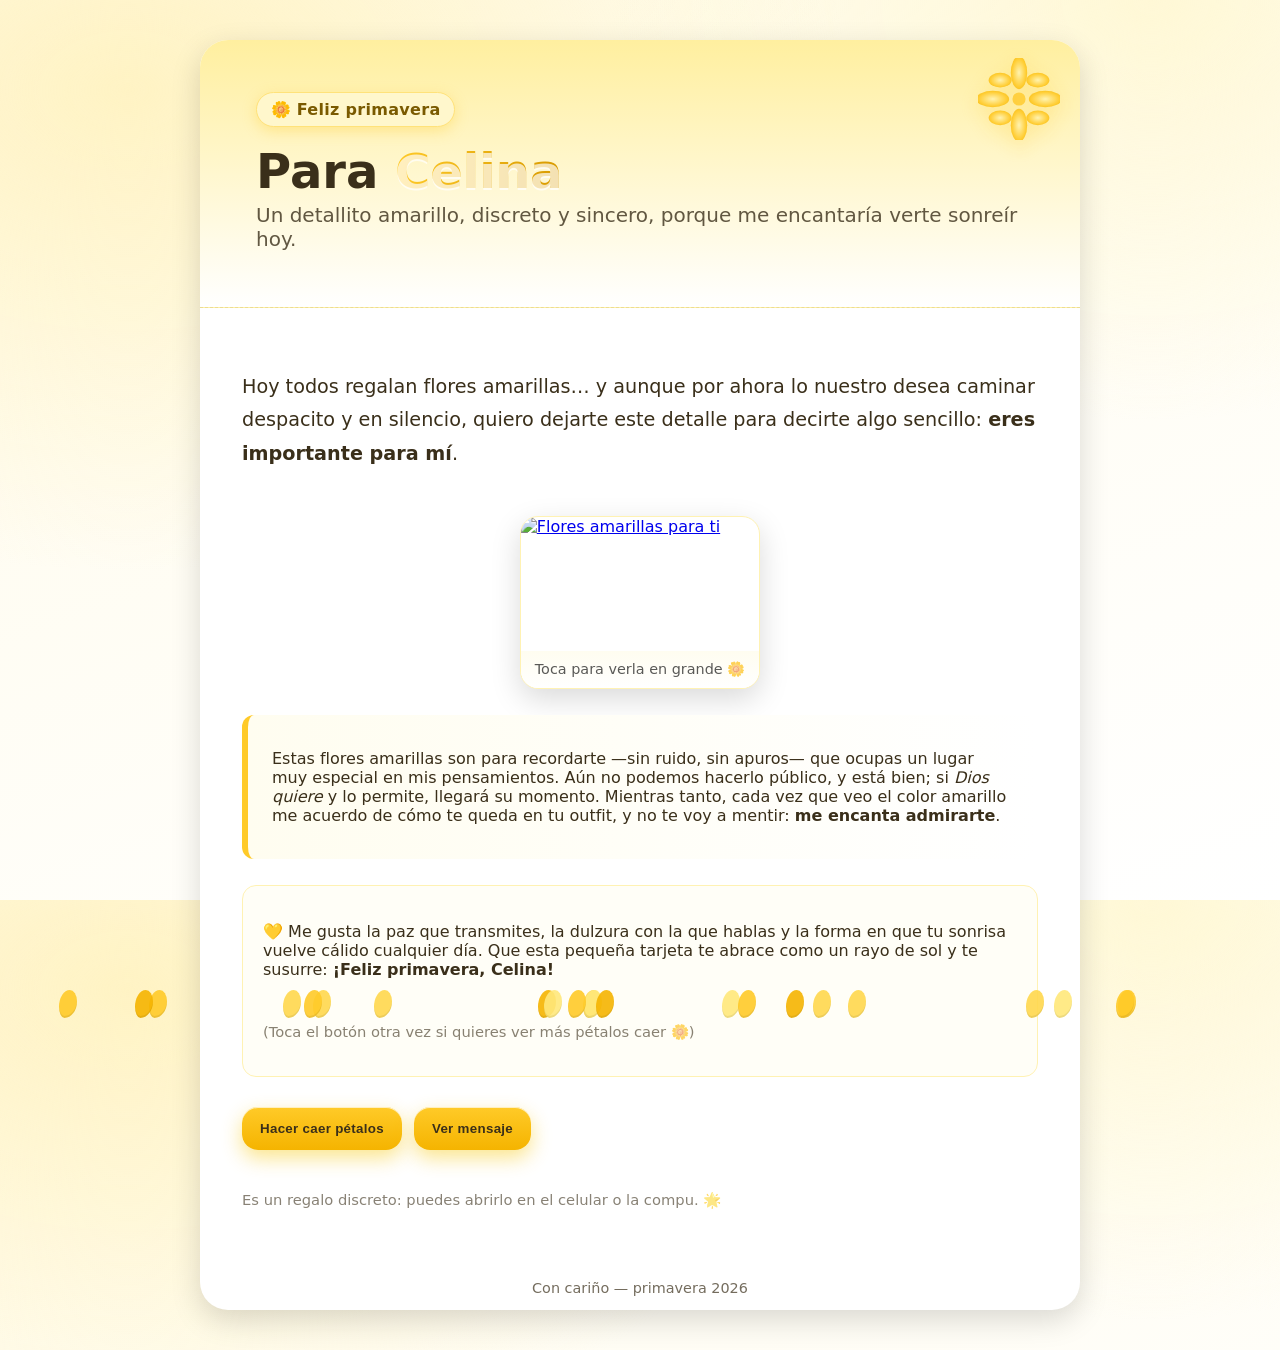
==== index.html @ 8f46edca "Update and rename celi.html to index.html" ====
<!DOCTYPE html>
<html lang="es">
<head>
  <meta charset="utf-8" />
  <meta name="viewport" content="width=device-width, initial-scale=1" />
  <title>Feliz Primavera, Celina 🌼</title>
  <meta name="description" content="Una tarjetita romántica con flores amarillas para Celina." />
  <style>
    :root{
      --bg-1:#fffbea;  /* crema */
      --bg-2:#fff3c4;  /* amarillo pastel */
      --y-100:#fff8d6;
      --y-200:#ffe87a;
      --y-300:#ffd84d;
      --y-400:#ffca28; /* tono principal */
      --y-500:#f5b400;
      --y-600:#d89a00;
      --text:#3a2f1a;
      --accent:#ffef9f;
      --shadow:0 10px 30px rgba(0,0,0,.15);
    }

    *{box-sizing:border-box}
    html,body{height:100%}
    body{
      margin:0;
      font-family: system-ui, -apple-system, "Segoe UI", Roboto, "Helvetica Neue", Arial, "Noto Sans", "Apple Color Emoji", "Segoe UI Emoji";
      color:var(--text);
      background:
        radial-gradient(1200px 800px at 10% 10%, var(--bg-2), transparent 60%),
        radial-gradient(900px 700px at 90% 0%, var(--y-100), transparent 60%),
        linear-gradient(160deg, var(--bg-1), #ffffff);
      overflow-x:hidden;
    }

    .wrap{
      min-height:100dvh;
      display:flex;align-items:center;justify-content:center;
      padding: clamp(16px, 4vw, 40px);
      position:relative;
      isolation:isolate;
    }

    .card{
      width:min(880px, 100%);
      background:#fff;
      border-radius:28px;
      box-shadow:var(--shadow);
      overflow:hidden;
      position:relative;
    }

    .hero{
      position:relative;
      padding: clamp(28px, 6vw, 56px);
      background: linear-gradient(180deg, var(--accent), #fff);
      border-bottom: 1px dashed rgba(0,0,0,.08);
    }

    .badge{
      display:inline-flex;align-items:center;gap:.5rem;
      background:#fff7cc;
      color:#7a5a00;
      border:1px solid #ffe27a;
      padding:.45rem .85rem;
      border-radius:999px;
      font-weight:600;
      letter-spacing:.3px;
      box-shadow:0 4px 14px rgba(255,202,40,.35);
      transform: translateY(-4px);
      animation: floaty 4s ease-in-out infinite;
    }
    @keyframes floaty{ 0%,100%{transform:translateY(-4px)} 50%{transform:translateY(2px)} }

    h1{ margin:.8rem 0 0 0; font-size:clamp(1.8rem, 4vw, 3rem); line-height:1.15; }
    .celina{
      background:linear-gradient(90deg, var(--y-400), var(--y-600));
      -webkit-background-clip:text; background-clip:text; color:transparent;
      text-shadow:0 2px 0 rgba(255,255,255,.7);
    }
    .subtitle{ margin:.25rem 0 0 0; opacity:.8; font-size:clamp(1rem, 2.4vw, 1.25rem); }

    .content{ padding:clamp(22px, 5vw, 42px); display:grid; gap:clamp(18px,2.6vw,26px); }
    .note{ font-size:clamp(1.05rem,2.2vw,1.2rem); line-height:1.75; }

    /* Imagen reducida en la tarjeta */
    .photo{ max-width:min(560px, 100%); margin:0 auto; border-radius:18px; overflow:hidden; box-shadow: var(--shadow); border:1px solid #fff2b3; background:#fff }
    .photo img{ display:block; width:100%; height:auto; object-fit:cover; aspect-ratio:16/9 }
    .photo figcaption{ padding:10px 14px; font-size:.9rem; background:linear-gradient(180deg,#fffdf0,#ffffff); color:rgba(0,0,0,.65) }

    .quote{
      position:relative;
      padding: clamp(14px, 2.2vw, 18px) clamp(18px, 2.8vw, 24px);
      border-left:6px solid var(--y-400);
      background:linear-gradient(90deg,#fffdf0,#ffffff);
      border-radius:12px;
    }

    .actions{display:flex;flex-wrap:wrap;gap:12px;margin-top:4px}
    .btn{
      -webkit-tap-highlight-color: transparent;
      cursor:pointer; border:none; border-radius:16px; padding:14px 18px;
      font-weight:700; letter-spacing:.3px;
      background:linear-gradient(180deg,var(--y-400),var(--y-500));
      color:#3a2f1a;
      box-shadow:0 8px 20px rgba(246,198,0,.45), inset 0 1px 0 rgba(255,255,255,.7);
      transition:.25s transform, .25s box-shadow, .25s filter;
    }
    .btn:hover{ transform:translateY(-2px); box-shadow:0 12px 26px rgba(246,198,0,.55) }
    .btn:active{ transform:translateY(0); filter:saturate(1.2) }

    .hint{opacity:.6; font-size:.92rem}

    /* Flor giratoria decorativa */
    .flower{
      position:absolute; right:clamp(8px,2vw,20px); top:clamp(8px,2vw,18px);
      width:clamp(52px,9vw,82px); aspect-ratio:1/1;
      animation: spin 14s linear infinite; opacity:.9;
      filter: drop-shadow(0 6px 10px rgba(255,202,40,.35)); pointer-events:none;
    }
    @keyframes spin{ to{ transform:rotate(360deg) } }

    /* Pétalos cayendo */
    .petal{
      position:fixed; top:-10vh; left:0; width:clamp(10px,2.8vw,18px); height:clamp(16px,4vw,28px);
      background:var(--y-400);
      border-radius:60% 40% 70% 30% / 60% 40% 60% 40%;
      box-shadow: inset 0 -2px 0 rgba(0,0,0,.08);
      opacity:.9; transform:rotate(0deg); animation:fall linear forwards; z-index:0;
    }
    @keyframes fall{ 0%{transform:translateY(-10vh) rotate(0)} 100%{transform:translateY(120vh) rotate(360deg)} }

    /* Mensaje oculto */
    .reveal{
      display:grid; gap:14px; place-items:start;
      background:#fffef7; border:1px solid #fff2b3; border-radius:14px; padding:clamp(14px,3vw,20px);
    }
    .heart{ display:inline-block; transform-origin:center; animation:beat 1.6s ease-in-out infinite }
    @keyframes beat{0%,100%{transform:scale(1)} 25%{transform:scale(1.08)} 50%{transform:scale(1.12)} 75%{transform:scale(1.08)}}

    .footer{ text-align:center; padding:14px; opacity:.7; font-size:.9rem }

    /* Modal / Lightbox */
    .lightbox{ position:fixed; inset:0; display:grid; place-items:center; background:rgba(0,0,0,.28); backdrop-filter:blur(2px); opacity:0; pointer-events:none; transition:opacity .25s ease; z-index:999; padding:20px }
    .lightbox.open{ opacity:1; pointer-events:auto }
    .lightbox .panel{ width:min(920px, 96vw); background:#fff; border-radius:22px; box-shadow:0 20px 50px rgba(0,0,0,.35); overflow:hidden; transform:scale(.96); transition:transform .25s ease }
    .lightbox.open .panel{ transform:scale(1) }
    .lightbox header{ display:flex; align-items:center; justify-content:space-between; gap:12px; padding:12px 16px; background:linear-gradient(180deg, var(--accent), #fff); border-bottom:1px dashed rgba(0,0,0,.08) }
    .lightbox header h3{ margin:0; font-size:1.05rem }
    .lightbox .close{ border:none; background:transparent; font-size:1.4rem; cursor:pointer; line-height:1 }
    .lightbox figure{ margin:0; background:#0001 }
    .lightbox img{ display:block; max-width:100%; max-height:80vh; margin:0 auto }
    .lightbox .lb-actions{ display:flex; align-items:center; justify-content:space-between; gap:8px; padding:10px 14px; font-size:.92rem; background:#fffef7; border-top:1px solid #fff2b3 }
    .lightbox .lb-actions a{ font-weight:600; color:#7a5a00; text-decoration:underline }

    @media (max-width:380px){
      .actions{flex-direction:column}
      .btn{width:100%; text-align:center}
    }
  </style>
</head>
<body>
  <div class="wrap" id="app">
    <div class="card">
      <div class="hero">
        <span class="badge">🌼 Feliz primavera</span>
        <h1>Para <span class="celina">Celina</span></h1>
        <p class="subtitle">Un detallito amarillo, discreto y sincero, porque me encantaría verte sonreír hoy.</p>

        <!-- Flor girando -->
        <svg class="flower" viewBox="0 0 100 100" aria-hidden="true" role="img">
          <defs>
            <radialGradient id="g" cx="50%" cy="50%" r="60%">
              <stop offset="0%"  stop-color="#fff3b0"/>
              <stop offset="70%" stop-color="#ffca28"/>
              <stop offset="100%" stop-color="#f5b400"/>
            </radialGradient>
          </defs>
          <circle cx="50" cy="50" r="8" fill="#ffcc33"/>
          <g fill="url(#g)">
            <ellipse cx="50" cy="18" rx="10" ry="20"/>
            <ellipse cx="50" cy="82" rx="10" ry="20"/>
            <ellipse cx="18" cy="50" rx="20" ry="10"/>
            <ellipse cx="82" cy="50" rx="20" ry="10"/>
            <ellipse cx="27" cy="27" rx="14" ry="9"/>
            <ellipse cx="73" cy="27" rx="14" ry="9"/>
            <ellipse cx="27" cy="73" rx="14" ry="9"/>
            <ellipse cx="73" cy="73" rx="14" ry="9"/>
          </g>
        </svg>
      </div>

      <div class="content">
        <p class="note">
          Hoy todos regalan flores amarillas… y aunque por ahora lo nuestro desea caminar despacito y en silencio, quiero dejarte este detalle para decirte algo sencillo: <strong>eres importante para mí</strong>.
        </p>

        <!-- Imagen externa (Drive + fallback) -->
        <figure class="photo">
          <a id="photoLink" href="#" rel="noopener">
            <img id="photoImg" src="" alt="Flores amarillas para ti" loading="lazy">
          </a>
          <figcaption>Toca para verla en grande 🌼</figcaption>
        </figure>

        <!-- Modal de imagen -->
        <div id="lightbox" class="lightbox" aria-hidden="true" hidden>
          <div class="panel" role="dialog" aria-label="Imagen ampliada">
            <header>
              <h3>Feliz primavera, Celina 🌼</h3>
              <button class="close" id="lbClose" aria-label="Cerrar">✕</button>
            </header>
            <figure>
              <img id="lbImg" src="" alt="Flores amarillas para ti (ampliada)">
            </figure>
            <div class="lb-actions">
              <span>Con cariño 💛</span>
              <a id="lbOpenDrive" href="#" target="_blank" rel="noopener">Abrir en Drive</a>
            </div>
          </div>
        </div>

        <div class="quote">
          <p>
            Estas flores amarillas son para recordarte —sin ruido, sin apuros— que ocupas un lugar muy especial en mis pensamientos.
            Aún no podemos hacerlo público, y está bien; si <em>Dios quiere</em> y lo permite, llegará su momento. Mientras tanto, cada vez que veo el color amarillo me acuerdo de cómo te queda en tu outfit, y no te voy a mentir: <strong>me encanta admirarte</strong>.
          </p>
        </div>

        <div class="reveal" id="reveal" hidden>
          <p>
            <span class="heart">💛</span>
            Me gusta la paz que transmites, la dulzura con la que hablas y la forma en que tu sonrisa vuelve cálido cualquier día.
            Que esta pequeña tarjeta te abrace como un rayo de sol y te susurre: <strong>¡Feliz primavera, Celina!</strong>
          </p>
          <p class="hint">(Toca el botón otra vez si quieres ver más pétalos caer 🌼)</p>
        </div>

        <div class="actions">
          <button class="btn" id="btnPetals">Hacer caer pétalos</button>
          <button class="btn" id="btnReveal">Ver mensaje</button>
        </div>

        <p class="hint">Es un regalo discreto: puedes abrirlo en el celular o la compu. 🌟</p>
      </div>

      <div class="footer">Con cariño — primavera <span id="year"></span></div>
    </div>
  </div>

  <script>
    // Año dinámico
    document.getElementById('year').textContent = new Date().getFullYear();

    // Pétalos
    const btnPetals = document.getElementById('btnPetals');
    function dropPetals(amount=24, duration=6000){
      for(let i=0;i<amount;i++){
        const p=document.createElement('div');
        p.className='petal';
        const startX = Math.random()*100;
        const rot = Math.random()*360;
        const delay = Math.random()*800;
        const scale = .8 + Math.random()*1.2;
        p.style.left = startX + 'vw';
        p.style.transform = `translateY(-10vh) rotate(${rot}deg) scale(${scale})`;
        const dur = duration + Math.random()*3000;
        p.style.animationDuration = dur + 'ms';
        p.style.animationDelay = delay + 'ms';
        const hues = ['#ffca28','#ffd84d','#ffe87a','#f5b400'];
        p.style.background = hues[Math.floor(Math.random()*hues.length)];
        document.body.appendChild(p);
        setTimeout(()=> p.remove(), dur + 1200);
      }
    }
    btnPetals.addEventListener('click', ()=> dropPetals());

    // Revelar mensaje
    const reveal = document.getElementById('reveal');
    const btnReveal = document.getElementById('btnReveal');
    let revealed = false;
    btnReveal.addEventListener('click', ()=>{
      revealed = !revealed;
      reveal.hidden = !revealed;
      btnReveal.textContent = revealed ? 'Ocultar mensaje' : 'Ver mensaje';
      if(revealed) dropPetals(36, 7000);
    });

    // Carga de imagen desde Drive con fallback
    (function(){
      // === Reemplaza SOLO este ID si usas otra imagen de Drive ===
      const DRIVE_ID = '1rvhmbkEVUePg2Bh1EG73cWOCMyh_wdWl';
      const photoImg = document.getElementById('photoImg');
      const photoLink = document.getElementById('photoLink');

      // Enlace para abrir el visor de Drive
      const driveViewer = `https://drive.google.com/file/d/${DRIVE_ID}/view?usp=sharing`;
      photoLink.href = '#'; // abrimos modal, no el viewer directo

      const candidates = [
        `https://drive.google.com/uc?export=view&id=${DRIVE_ID}`,
        `https://drive.google.com/uc?export=download&id=${DRIVE_ID}`,
        `https://drive.google.com/thumbnail?id=${DRIVE_ID}&sz=w2000`
      ];
      const fallback = 'https://png.pngtree.com/png-clipart/20240329/original/pngtree-yellow-flower-vector-png-image_14710336.png';

      function trySequential(urls){
        let i = 0;
        const tryNext = ()=>{
          if(i>=urls.length){ photoImg.src = fallback; return; }
          const test = new Image();
          test.onload = ()=>{ photoImg.src = urls[i]; };
          test.onerror = ()=>{ i++; tryNext(); };
          test.src = urls[i];
        };
        tryNext();
      }
      trySequential(candidates);

      // Modal (lightbox)
      const lb = document.getElementById('lightbox');
      const lbImg = document.getElementById('lbImg');
      const lbClose = document.getElementById('lbClose');
      const lbOpenDrive = document.getElementById('lbOpenDrive');

      function openLB(){
        lbImg.src = photoImg && photoImg.src ? photoImg.src : candidates[0];
        lbOpenDrive.href = driveViewer;
        lb.hidden = false;
        lb.classList.add('open');
        lb.setAttribute('aria-hidden','false');
      }
      function closeLB(){
        lb.classList.remove('open');
        lb.setAttribute('aria-hidden','true');
        setTimeout(()=>{ lb.hidden = true; }, 200);
      }

      photoLink.addEventListener('click', (e)=>{ e.preventDefault(); openLB(); });
      lbClose.addEventListener('click', closeLB);
      lb.addEventListener('click', (e)=>{ if(e.target === lb) closeLB(); });
      document.addEventListener('keydown', (e)=>{ if(e.key === 'Escape' && !lb.hidden) closeLB(); });

      // Efecto inicial
      window.addEventListener('load', ()=> setTimeout(()=> dropPetals(22, 6500), 400));
    })();
  </script>
</body>
</html>
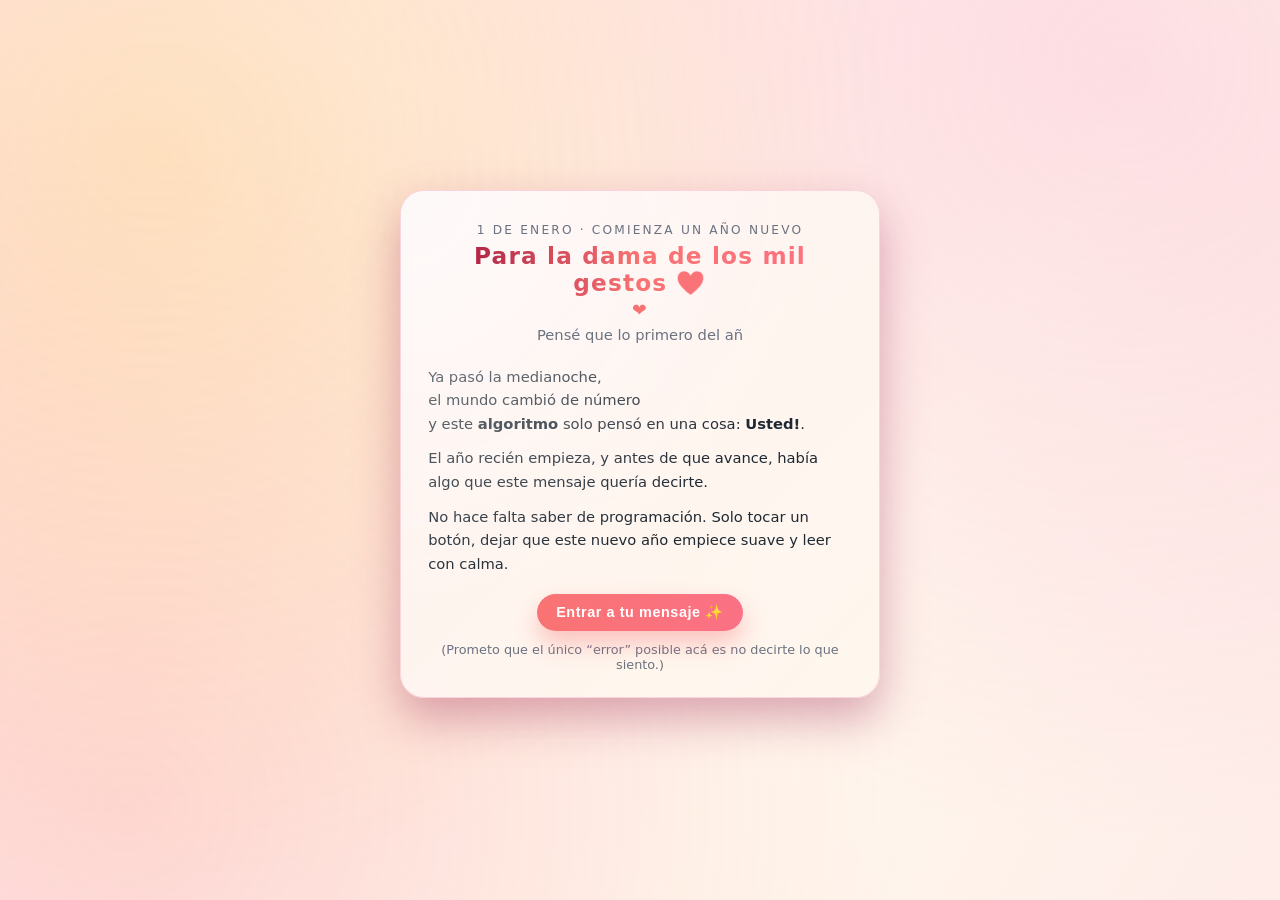
==== commit f18d6061: "Add files via upload" ====
--- a/index.html
+++ b/index.html
@@ -1,349 +1,194 @@
 <!DOCTYPE html>
 <html lang="es">
 <head>
-  <meta charset="utf-8" />
-  <meta name="viewport" content="width=device-width, initial-scale=1" />
-  <title>Feliz Primavera, Celina 🌼</title>
-  <meta name="description" content="Una tarjetita romántica con flores amarillas para Celina." />
-  <style>
-    :root{
-      --bg-1:#fffbea;  /* crema */
-      --bg-2:#fff3c4;  /* amarillo pastel */
-      --y-100:#fff8d6;
-      --y-200:#ffe87a;
-      --y-300:#ffd84d;
-      --y-400:#ffca28; /* tono principal */
-      --y-500:#f5b400;
-      --y-600:#d89a00;
-      --text:#3a2f1a;
-      --accent:#ffef9f;
-      --shadow:0 10px 30px rgba(0,0,0,.15);
-    }
-
-    *{box-sizing:border-box}
-    html,body{height:100%}
-    body{
-      margin:0;
-      font-family: system-ui, -apple-system, "Segoe UI", Roboto, "Helvetica Neue", Arial, "Noto Sans", "Apple Color Emoji", "Segoe UI Emoji";
-      color:var(--text);
-      background:
-        radial-gradient(1200px 800px at 10% 10%, var(--bg-2), transparent 60%),
-        radial-gradient(900px 700px at 90% 0%, var(--y-100), transparent 60%),
-        linear-gradient(160deg, var(--bg-1), #ffffff);
-      overflow-x:hidden;
-    }
-
-    .wrap{
-      min-height:100dvh;
-      display:flex;align-items:center;justify-content:center;
-      padding: clamp(16px, 4vw, 40px);
-      position:relative;
-      isolation:isolate;
-    }
-
-    .card{
-      width:min(880px, 100%);
-      background:#fff;
-      border-radius:28px;
-      box-shadow:var(--shadow);
-      overflow:hidden;
-      position:relative;
-    }
-
-    .hero{
-      position:relative;
-      padding: clamp(28px, 6vw, 56px);
-      background: linear-gradient(180deg, var(--accent), #fff);
-      border-bottom: 1px dashed rgba(0,0,0,.08);
-    }
-
-    .badge{
-      display:inline-flex;align-items:center;gap:.5rem;
-      background:#fff7cc;
-      color:#7a5a00;
-      border:1px solid #ffe27a;
-      padding:.45rem .85rem;
-      border-radius:999px;
-      font-weight:600;
-      letter-spacing:.3px;
-      box-shadow:0 4px 14px rgba(255,202,40,.35);
-      transform: translateY(-4px);
-      animation: floaty 4s ease-in-out infinite;
-    }
-    @keyframes floaty{ 0%,100%{transform:translateY(-4px)} 50%{transform:translateY(2px)} }
-
-    h1{ margin:.8rem 0 0 0; font-size:clamp(1.8rem, 4vw, 3rem); line-height:1.15; }
-    .celina{
-      background:linear-gradient(90deg, var(--y-400), var(--y-600));
-      -webkit-background-clip:text; background-clip:text; color:transparent;
-      text-shadow:0 2px 0 rgba(255,255,255,.7);
-    }
-    .subtitle{ margin:.25rem 0 0 0; opacity:.8; font-size:clamp(1rem, 2.4vw, 1.25rem); }
-
-    .content{ padding:clamp(22px, 5vw, 42px); display:grid; gap:clamp(18px,2.6vw,26px); }
-    .note{ font-size:clamp(1.05rem,2.2vw,1.2rem); line-height:1.75; }
-
-    /* Imagen reducida en la tarjeta */
-    .photo{ max-width:min(560px, 100%); margin:0 auto; border-radius:18px; overflow:hidden; box-shadow: var(--shadow); border:1px solid #fff2b3; background:#fff }
-    .photo img{ display:block; width:100%; height:auto; object-fit:cover; aspect-ratio:16/9 }
-    .photo figcaption{ padding:10px 14px; font-size:.9rem; background:linear-gradient(180deg,#fffdf0,#ffffff); color:rgba(0,0,0,.65) }
-
-    .quote{
-      position:relative;
-      padding: clamp(14px, 2.2vw, 18px) clamp(18px, 2.8vw, 24px);
-      border-left:6px solid var(--y-400);
-      background:linear-gradient(90deg,#fffdf0,#ffffff);
-      border-radius:12px;
-    }
-
-    .actions{display:flex;flex-wrap:wrap;gap:12px;margin-top:4px}
-    .btn{
-      -webkit-tap-highlight-color: transparent;
-      cursor:pointer; border:none; border-radius:16px; padding:14px 18px;
-      font-weight:700; letter-spacing:.3px;
-      background:linear-gradient(180deg,var(--y-400),var(--y-500));
-      color:#3a2f1a;
-      box-shadow:0 8px 20px rgba(246,198,0,.45), inset 0 1px 0 rgba(255,255,255,.7);
-      transition:.25s transform, .25s box-shadow, .25s filter;
-    }
-    .btn:hover{ transform:translateY(-2px); box-shadow:0 12px 26px rgba(246,198,0,.55) }
-    .btn:active{ transform:translateY(0); filter:saturate(1.2) }
-
-    .hint{opacity:.6; font-size:.92rem}
-
-    /* Flor giratoria decorativa */
-    .flower{
-      position:absolute; right:clamp(8px,2vw,20px); top:clamp(8px,2vw,18px);
-      width:clamp(52px,9vw,82px); aspect-ratio:1/1;
-      animation: spin 14s linear infinite; opacity:.9;
-      filter: drop-shadow(0 6px 10px rgba(255,202,40,.35)); pointer-events:none;
-    }
-    @keyframes spin{ to{ transform:rotate(360deg) } }
-
-    /* Pétalos cayendo */
-    .petal{
-      position:fixed; top:-10vh; left:0; width:clamp(10px,2.8vw,18px); height:clamp(16px,4vw,28px);
-      background:var(--y-400);
-      border-radius:60% 40% 70% 30% / 60% 40% 60% 40%;
-      box-shadow: inset 0 -2px 0 rgba(0,0,0,.08);
-      opacity:.9; transform:rotate(0deg); animation:fall linear forwards; z-index:0;
-    }
-    @keyframes fall{ 0%{transform:translateY(-10vh) rotate(0)} 100%{transform:translateY(120vh) rotate(360deg)} }
-
-    /* Mensaje oculto */
-    .reveal{
-      display:grid; gap:14px; place-items:start;
-      background:#fffef7; border:1px solid #fff2b3; border-radius:14px; padding:clamp(14px,3vw,20px);
-    }
-    .heart{ display:inline-block; transform-origin:center; animation:beat 1.6s ease-in-out infinite }
-    @keyframes beat{0%,100%{transform:scale(1)} 25%{transform:scale(1.08)} 50%{transform:scale(1.12)} 75%{transform:scale(1.08)}}
-
-    .footer{ text-align:center; padding:14px; opacity:.7; font-size:.9rem }
-
-    /* Modal / Lightbox */
-    .lightbox{ position:fixed; inset:0; display:grid; place-items:center; background:rgba(0,0,0,.28); backdrop-filter:blur(2px); opacity:0; pointer-events:none; transition:opacity .25s ease; z-index:999; padding:20px }
-    .lightbox.open{ opacity:1; pointer-events:auto }
-    .lightbox .panel{ width:min(920px, 96vw); background:#fff; border-radius:22px; box-shadow:0 20px 50px rgba(0,0,0,.35); overflow:hidden; transform:scale(.96); transition:transform .25s ease }
-    .lightbox.open .panel{ transform:scale(1) }
-    .lightbox header{ display:flex; align-items:center; justify-content:space-between; gap:12px; padding:12px 16px; background:linear-gradient(180deg, var(--accent), #fff); border-bottom:1px dashed rgba(0,0,0,.08) }
-    .lightbox header h3{ margin:0; font-size:1.05rem }
-    .lightbox .close{ border:none; background:transparent; font-size:1.4rem; cursor:pointer; line-height:1 }
-    .lightbox figure{ margin:0; background:#0001 }
-    .lightbox img{ display:block; max-width:100%; max-height:80vh; margin:0 auto }
-    .lightbox .lb-actions{ display:flex; align-items:center; justify-content:space-between; gap:8px; padding:10px 14px; font-size:.92rem; background:#fffef7; border-top:1px solid #fff2b3 }
-    .lightbox .lb-actions a{ font-weight:600; color:#7a5a00; text-decoration:underline }
-
-    @media (max-width:380px){
-      .actions{flex-direction:column}
-      .btn{width:100%; text-align:center}
-    }
-  </style>
+  <meta charset="UTF-8" />
+  <meta name="viewport" content="width=device-width, initial-scale=1.0" />
+  <title>Para La Dama de los Mil Gestos</title>
+  <link rel="stylesheet" href="style.css" />
 </head>
 <body>
-  <div class="wrap" id="app">
-    <div class="card">
-      <div class="hero">
-        <span class="badge">🌼 Feliz primavera</span>
-        <h1>Para <span class="celina">Celina</span></h1>
-        <p class="subtitle">Un detallito amarillo, discreto y sincero, porque me encantaría verte sonreír hoy.</p>
+  <!-- Fondo suave -->
+  <div class="particles"></div>
 
-        <!-- Flor girando -->
-        <svg class="flower" viewBox="0 0 100 100" aria-hidden="true" role="img">
-          <defs>
-            <radialGradient id="g" cx="50%" cy="50%" r="60%">
-              <stop offset="0%"  stop-color="#fff3b0"/>
-              <stop offset="70%" stop-color="#ffca28"/>
-              <stop offset="100%" stop-color="#f5b400"/>
-            </radialGradient>
-          </defs>
-          <circle cx="50" cy="50" r="8" fill="#ffcc33"/>
-          <g fill="url(#g)">
-            <ellipse cx="50" cy="18" rx="10" ry="20"/>
-            <ellipse cx="50" cy="82" rx="10" ry="20"/>
-            <ellipse cx="18" cy="50" rx="20" ry="10"/>
-            <ellipse cx="82" cy="50" rx="20" ry="10"/>
-            <ellipse cx="27" cy="27" rx="14" ry="9"/>
-            <ellipse cx="73" cy="27" rx="14" ry="9"/>
-            <ellipse cx="27" cy="73" rx="14" ry="9"/>
-            <ellipse cx="73" cy="73" rx="14" ry="9"/>
-          </g>
-        </svg>
-      </div>
+  <!-- Corazoncitos flotando -->
+  <div id="floatingHearts" class="hearts-layer"></div>
 
-      <div class="content">
-        <p class="note">
-          Hoy todos regalan flores amarillas… y aunque por ahora lo nuestro desea caminar despacito y en silencio, quiero dejarte este detalle para decirte algo sencillo: <strong>eres importante para mí</strong>.
+  <!-- Capa de fuegos artificiales / confetti -->
+  <div id="celebrationLayer" class="celebration-layer"></div>
+
+  <main class="wrapper">
+    <!-- ========== PANTALLA DE BIENVENIDA ========== -->
+    <section class="card card--welcome" id="welcomeCard">
+      <header class="header">
+        <p class="tagline">1 de enero · Comienza un año nuevo</p>
+
+        <h1 class="title">
+          Para la dama de los mil gestos ❤️‍🩹
+          <span class="title-heart">❤</span>
+        </h1>
+
+        <p class="subtitle" id="welcomeType">
+          <!-- (se completa con typewriter) -->
+        </p>
+      </header>
+
+      <section class="welcome-body">
+        <p>
+          Ya pasó la medianoche,<br />
+          el mundo cambió de número<br />
+          y este <strong>algoritmo</strong> solo pensó en una cosa: <strong>Usted!</strong>.
         </p>
 
-        <!-- Imagen externa (Drive + fallback) -->
-        <figure class="photo">
-          <a id="photoLink" href="#" rel="noopener">
-            <img id="photoImg" src="" alt="Flores amarillas para ti" loading="lazy">
-          </a>
-          <figcaption>Toca para verla en grande 🌼</figcaption>
-        </figure>
+        <p>
+          El año recién empieza, y antes de que avance,
+          había algo que este mensaje quería decirte.
+        </p>
 
-        <!-- Modal de imagen -->
-        <div id="lightbox" class="lightbox" aria-hidden="true" hidden>
-          <div class="panel" role="dialog" aria-label="Imagen ampliada">
-            <header>
-              <h3>Feliz primavera, Celina 🌼</h3>
-              <button class="close" id="lbClose" aria-label="Cerrar">✕</button>
-            </header>
-            <figure>
-              <img id="lbImg" src="" alt="Flores amarillas para ti (ampliada)">
-            </figure>
-            <div class="lb-actions">
-              <span>Con cariño 💛</span>
-              <a id="lbOpenDrive" href="#" target="_blank" rel="noopener">Abrir en Drive</a>
+        <p>
+          No hace falta saber de programación.  
+          Solo tocar un botón, dejar que este nuevo año empiece suave  
+          y leer con calma.
+        </p>
+      </section>
+
+      <footer class="welcome-footer">
+        <button class="btn-primary" id="btnStart">
+          Entrar a tu mensaje ✨
+        </button>
+
+        <p class="welcome-note">
+          (Prometo que el único “error” posible acá  
+          es no decirte lo que siento.)
+        </p>
+      </footer>
+    </section>
+
+    <!-- ========== TARJETA PRINCIPAL: SOBRE + CARTA ========== -->
+    <section class="card card--main" id="mainCard">
+      <header class="header">
+        <p class="tagline">De tu Algoritmo</p>
+        <h2 class="title">
+          Para La Dama de los Mil Gestos
+          <span class="title-heart">❤</span>
+        </h2>
+        <p class="subtitle">
+          Tocá el sobre, abrí la carta y dejamos que este año se despida bien.
+        </p>
+      </header>
+
+      <!-- Zona del sobre -->
+      <section class="envelope-zone">
+        <div class="envelope-glow"></div>
+
+        <div class="envelope-container" id="envelope">
+          <div class="envelope-shadow"></div>
+          <div class="envelope">
+            <div class="envelope-base"></div>
+            <div class="envelope-inner"></div>
+            <div class="envelope-sides"></div>
+            <div class="envelope-flap"></div>
+
+            <div class="envelope-label">
+              <p class="label-to">Para:</p>
+              <p class="label-name">La Dama de los Mil Gestos</p>
+              <p class="label-from">De: Tu Algoritmo 🧠💻</p>
             </div>
           </div>
         </div>
 
-        <div class="quote">
-          <p>
-            Estas flores amarillas son para recordarte —sin ruido, sin apuros— que ocupas un lugar muy especial en mis pensamientos.
-            Aún no podemos hacerlo público, y está bien; si <em>Dios quiere</em> y lo permite, llegará su momento. Mientras tanto, cada vez que veo el color amarillo me acuerdo de cómo te queda en tu outfit, y no te voy a mentir: <strong>me encanta admirarte</strong>.
-          </p>
+        <p class="hint" id="hint">
+          Tocá el sobre para abrir tu carta ✨
+        </p>
+      </section>
+
+      <!-- Carta -->
+      <section class="letter-wrapper" id="letterWrapper">
+
+        <!-- Barra de progreso de lectura -->
+        <div class="reading-progress" id="readingProgress">
+          <div class="reading-progress__bar" id="readingProgressBar"></div>
         </div>
 
-        <div class="reveal" id="reveal" hidden>
-          <p>
-            <span class="heart">💛</span>
-            Me gusta la paz que transmites, la dulzura con la que hablas y la forma en que tu sonrisa vuelve cálido cualquier día.
-            Que esta pequeña tarjeta te abrace como un rayo de sol y te susurre: <strong>¡Feliz primavera, Celina!</strong>
-          </p>
-          <p class="hint">(Toca el botón otra vez si quieres ver más pétalos caer 🌼)</p>
+        <article class="letter">
+          <header class="letter-header">
+            <p class="letter-date">01 de enero del 2026</p>
+          </header>
+
+          <div class="letter-body" id="letterBody">
+            <!-- Cada párrafo va a aparecer con animación secuencial -->
+            <p>
+Bueno… Creo que fue mas sencillo programar esta página que escribir esta carta, ya que nunca me caractericé por ser muy bueno con las palabras, pero aquí vamos…
+</p>
+
+<p><strong>Para la Dama de los mil Gestos ❤️‍🩹:</strong></p>
+
+<p>
+                                                  Si tuviera que recapitular este año, me trasladaría a la primera vez que la vi, con su ambo al otro lado del pasillo, y no puedo evitar pensar en lo incoherente que es, pero… desde ese día ya nublaba mi juicio, aun recuerdo como usé el celular como excusa, para que no se dé cuenta, que no paraba de mirarla, para alguien estructurado como yo, me sorprende que no entré a la oficina, pero mi vista se encontraba totalmente ocupada y agradecida por lo que veía…
+</p>
+
+<p>
+      Cuando llegaron las mesas y me puse en biblioteca (yo no debía estar allí, ya que contaba con una oficina propia) no entiendo, por qué fui en primer lugar, pero cuando vi, que compartiría el lugar con la señorita del ambo al otro lado del pasillo, no dudé en volver cada día, terminaron las mesas y volví a mi oficina, porque ella ya no estaría allí…
+</p>
+
+<p>
+      Al tiempo desconozco cómo fui a parar en el anexo con Rocío un día de casualidad; y para mi sorpresa, adivine quién estaba allí, así es… La señorita del ambo que no podía hablarle, pero que no desaprovechaba una sola oportunidad para mirarla, y desde allí mi horario laboral se tornó en excusas tras excusas, solamente para ir a verla, es verdad, no podía hablarla, pero no tiene idea como me bastaba el hecho de poder mirarla, aun recuerdo como retaban al don, porque estaba en el anexo y no en el lugar donde ellos querían, recuerdo bien que un día les dije, pero si yo les cumplo, porque no me dejan estar donde me siento bien, y claro que me sentía bien, si ella estaba allí (aunque alguien se iba a otro salón 😑)…
+</p>
+
+<p>
+      Una noche sin motivo alguno, ya que él no la hablaba, ella tomó la iniciativa, hasta ahora recuerdo los detalles de ese jueves, nunca voy a cenar a Petri, oh casualidad, esa noche fui y veo la yerba de ella (la excusa perfecta señores 🗣️) al día siguiente, cambio de actividades, pero él no suspendió la clase, su jefe le preguntó ¿por qué no suspendes? Su coordinadora le preguntó ¿por qué no suspendes? Pero a él le encanta dar clases, peeeeeeero, alguien que estaba abajo le dijo, cuando bajes tomaremos mate… (procedió a cancelar su clase), al bajar le critiqué su mate sin razón alguna, ya que yo nunca hago eso, y comenzó lo que para mí, <strong>fue el inicio de todo</strong>, ella procedió a hacer algo, nunca antes visto por este mortal, comenzó a realizar múltiples gestos, había un evento en el instituto, pero para mí, <strong>esa fue la atracción principal</strong>, en este momento que estoy escribiendo esto, pareciera que la veo, y recuerdo como se quedó colorada y me preguntó, “usted va a dejar de mirarme?”... <strong>¡Cómo le explico en ese momento, que sus gestos son lo único que no quiero dejar de ver en esta vida!</strong> Esa noche no pude dejar de pensar en ella, era en lo único que pensaba y pensaba…
+</p>
+
+<p>
+      ¡¡¡Un 23 de septiembre llegó la excusa definitiva!!! El famoso <strong>algoritmo</strong>, en realidad se llama diagrama de flujo, pero en ese momento yo me convertí en su algoritmo. Y allí comenzó esta historia…
+</p>
+
+<p>
+      Fueron, aunque breves, meses intensísimos; tantos, que daba la impresión de que el tiempo se había alargado, demostrando una vez más, que importante es la frase de “No importa la cantidad, sino la calidad” y en este caso, no importa cuánto tiempo pasó, sino en lo real que es, todo comenzó con una gran negación, autoconvencimientos de ambos lados, en la manera que me lancé, pareciera que yo no tuve dudas, pero tuve millones, he pasado noches preguntándome si lo que yo sentía era real, preguntándome, si realmente esto era querer a alguien, si de verdad estaba dispuesto a comenzar algo, pensando en cómo iba a doler porque sentía que mi corazón ya no era solo mío y llegué a decir “Que esto se vuelva real, o que se vaya”, pero los sentimientos fueron mas grande que mis pensamientos, era la primera vez que estaba entregando mi corazón, y eso generó miedos, dudas, trajo fantasmas del pasado, pero nada, absolutamente nada, pudo evitar que mi corazón sea entregado, y tuve que escuchar semanas a la persona, que estaba entregando mi corazón, que me diga, yo soy mala y te voy a lastimar, cualquier persona coherente u lógica hubiese escuchado el llamado de atención y se hubiese retirado, pero él, <strong>decidió quedarse</strong>, decidió afrontar lo que fuera que venga, porque aunque hoy entiendo que las heridas del corazón duelen mucho, me dolería mucho más, el tomar la decisión de no estar a su lado, esa conexión genuina que tenemos, el saber cómo está el otro, el entender que el otro no está bien, y como un abrazo del otro, puede calmar procesos, o dolencias, en ver como 5 horas a su lado parecieran ser 5 minutos y 1 hora para verla parecieran 5 horas…
+</p>
+
+<p>
+      Hoy he logrado estar en calma, y he comprendido que lo que tenga que ser, se dará con el tiempo, hoy entiendo lo que me decía de disfrutar el momento, costó mucha ansiedad entenderlo, este vínculo hizo que muchas de mis estructuras del pensamiento, sean alteradas, y hoy puedo entender, que si… hay muchas cosas que son difíciles, pero que las preguntas, no siempre tienen una respuesta inmediata, y esa carencia de respuestas no deben de afectar a la salud sentimental o mental, a fin de cuenta lo importante está allí, a fin de cuentas, todo es una cuestión de decisiones, mis decisiones actuales? Bueno… estar en calma conmigo mismo, y agradecer cada momento que puedo compartir con usted, ya sea un mensaje, una visita, una caricia, un beso o un abrazo…
+</p>
+
+<p>
+      Está llegando al final de esta carta y creo que solo me queda agradecerla por estar al ladito de su algoritmo, enseñarle con mucha paciencia, explicarle con dedicación, que no todo es como la ansiedad lo vende, que los sentimientos son bonitos y están para disfrutarlos y no para sufrir, este año he pasado muchas cosas, he tenido grandes pérdidas, y he de reconocer que en muchas ocasiones he llegado a creer que me rendía, tooooodo se había puesto cuesta abajo, y en medio de ese caos, alguien llegó y me apretó fuerte la mano y me dijo, “me alegro de verdad, que estes bien”, desde ese momento pareciera que toda la carga, desapareció en ese apretón de manos, y es lo que sucede hoy en día, cuando me abraza, o cuando me manda una foto, dicen que después de muchas cosas malas, viene algo muy bueno, y eso bueno en mi vida, <strong>es usted mi dama</strong>, este año dolió, pero le agradezco tanto al 2025, que me hizo cruzarme con usted, agradezco que haya comenzando esta historia, desconozco su propósito y es una historia de la cual, no me gustaría saber el final, pero el mañana no lo tengo, y el ayer ya pasó, hoy solo tengo el presente, y me encanta que usted forme parte de él, hasta cuándo? No lo sé, dijo Sócrates, <strong>“Yo solo sé que no sé nada”</strong> y por primera vez, entiendo, que no hace falta saberlo todo, el mañana trae su afán, pero el hoy… <strong>el hoy me trae a ella</strong>, y agradezco que sea así, con mi mano en el corazón y con una lagrimita al momento de escribir esto, le digo que… <strong>La quiero mucho</strong>, a la señorita de los ricos mates, a la señorita que me prepara sanguchitos, a la señorita que asegura que es mala, pero es la persona con el corazón mas bello que tuve la oportunidad de conocer, espero nunca cambie su impronta, de hacer todo desde el corazón, es una excelente persona, la lastimaron, y le hicieron creer muchas cosas las cuales son válidas, pero lo triste, fue que le hicieron dudar de su valor, y recurre a su frase de <strong>“no lo valgo”</strong> desconociendo que vale <strong>todo el oro del mundo</strong>, y yo no descansaré hasta que ella reconozca el valor inmenso que tiene, porque es un torbellino, pero de luz, porque no importa por donde se mueva, va impartiendo luz y dejando huellas por dondequiera que vaya, y es hermoso ser parte de su vida, porque puedo ver como va cambiando vidas, como va mostrándole a personas que son mas de lo que ellos piensan, aunque muchas veces ella dude de su propio valor, lo mas hermoso fue ver, como los brillos de sus ojos se recuperaron, pero también el brillo de su persona, yo conocí a una señorita que constantemente estaba ocupada para no pensar y los últimos momentos del año ver como ya quería que sea vacaciones para tener su mente libre, ese fue el cambio mas grande que noté, espero de corazón que ya no deba volver a lo mismo, hoy veo un brillo en ella, es como si hubiese venido alguien y la reparó, y deseo que eso se mantenga, porque es hermoso verla así, espero que este 2026, pueda estar presente como los últimos meses del 2025, para seguir admirándola, usted sabe que pase lo que pase, siempre, siempre, pero siempre eh, seré… <strong>su fan #1.</strong>
+</p>
+
+<p>
+      Le deseo un próspero año nuevo, le deseo miles de éxitos, y yo sé que, aunque usted dude, día tras día; podrá realizar todo lo que se proponga, porque usted puede sola, contra el mundo entero si lo quisiera, pero no se olvide de algo muy importante, <strong>(no hace falta poder sola contra el mundo entero, con ayuda es más fácil, y no importa a quien usted quiera acudir, pero sepa, que su don siempre estará cuando lo necesite)</strong>
+</p>
+
+<p>
+      De corazón le digo, <strong>la quiero mucho</strong> mi dama de los mil gestos, los cuales cada uno de ellos hacen que mi juicio se pierda ❤️‍🩹
+</p>
+
+<p>
+<strong>Con amor ❤️‍🩹<br>
+Su algoritmo👨‍💻</strong>
+</p>
+
+          </div>
+
+         
+        </article>
+
+       
+
+       <!-- Botón de brindis -->
+        <div class="toast-zone">
+          <button class="btn-secondary" id="btnToast">
+            Brindemos por el año que viene 🥂<br>
+            Presione aquí 
+          </button>
+          <div class="year-badge" id="yearBadge">
+            <span class="year-label">Feliz</span>
+            <span class="year-number" id="yearNumber"></span>
+          </div>
         </div>
+      </section>
+    </section>
+  </main>
 
-        <div class="actions">
-          <button class="btn" id="btnPetals">Hacer caer pétalos</button>
-          <button class="btn" id="btnReveal">Ver mensaje</button>
-        </div>
-
-        <p class="hint">Es un regalo discreto: puedes abrirlo en el celular o la compu. 🌟</p>
-      </div>
-
-      <div class="footer">Con cariño — primavera <span id="year"></span></div>
-    </div>
-  </div>
-
-  <script>
-    // Año dinámico
-    document.getElementById('year').textContent = new Date().getFullYear();
-
-    // Pétalos
-    const btnPetals = document.getElementById('btnPetals');
-    function dropPetals(amount=24, duration=6000){
-      for(let i=0;i<amount;i++){
-        const p=document.createElement('div');
-        p.className='petal';
-        const startX = Math.random()*100;
-        const rot = Math.random()*360;
-        const delay = Math.random()*800;
-        const scale = .8 + Math.random()*1.2;
-        p.style.left = startX + 'vw';
-        p.style.transform = `translateY(-10vh) rotate(${rot}deg) scale(${scale})`;
-        const dur = duration + Math.random()*3000;
-        p.style.animationDuration = dur + 'ms';
-        p.style.animationDelay = delay + 'ms';
-        const hues = ['#ffca28','#ffd84d','#ffe87a','#f5b400'];
-        p.style.background = hues[Math.floor(Math.random()*hues.length)];
-        document.body.appendChild(p);
-        setTimeout(()=> p.remove(), dur + 1200);
-      }
-    }
-    btnPetals.addEventListener('click', ()=> dropPetals());
-
-    // Revelar mensaje
-    const reveal = document.getElementById('reveal');
-    const btnReveal = document.getElementById('btnReveal');
-    let revealed = false;
-    btnReveal.addEventListener('click', ()=>{
-      revealed = !revealed;
-      reveal.hidden = !revealed;
-      btnReveal.textContent = revealed ? 'Ocultar mensaje' : 'Ver mensaje';
-      if(revealed) dropPetals(36, 7000);
-    });
-
-    // Carga de imagen desde Drive con fallback
-    (function(){
-      // === Reemplaza SOLO este ID si usas otra imagen de Drive ===
-      const DRIVE_ID = '1rvhmbkEVUePg2Bh1EG73cWOCMyh_wdWl';
-      const photoImg = document.getElementById('photoImg');
-      const photoLink = document.getElementById('photoLink');
-
-      // Enlace para abrir el visor de Drive
-      const driveViewer = `https://drive.google.com/file/d/${DRIVE_ID}/view?usp=sharing`;
-      photoLink.href = '#'; // abrimos modal, no el viewer directo
-
-      const candidates = [
-        `https://drive.google.com/uc?export=view&id=${DRIVE_ID}`,
-        `https://drive.google.com/uc?export=download&id=${DRIVE_ID}`,
-        `https://drive.google.com/thumbnail?id=${DRIVE_ID}&sz=w2000`
-      ];
-      const fallback = 'https://png.pngtree.com/png-clipart/20240329/original/pngtree-yellow-flower-vector-png-image_14710336.png';
-
-      function trySequential(urls){
-        let i = 0;
-        const tryNext = ()=>{
-          if(i>=urls.length){ photoImg.src = fallback; return; }
-          const test = new Image();
-          test.onload = ()=>{ photoImg.src = urls[i]; };
-          test.onerror = ()=>{ i++; tryNext(); };
-          test.src = urls[i];
-        };
-        tryNext();
-      }
-      trySequential(candidates);
-
-      // Modal (lightbox)
-      const lb = document.getElementById('lightbox');
-      const lbImg = document.getElementById('lbImg');
-      const lbClose = document.getElementById('lbClose');
-      const lbOpenDrive = document.getElementById('lbOpenDrive');
-
-      function openLB(){
-        lbImg.src = photoImg && photoImg.src ? photoImg.src : candidates[0];
-        lbOpenDrive.href = driveViewer;
-        lb.hidden = false;
-        lb.classList.add('open');
-        lb.setAttribute('aria-hidden','false');
-      }
-      function closeLB(){
-        lb.classList.remove('open');
-        lb.setAttribute('aria-hidden','true');
-        setTimeout(()=>{ lb.hidden = true; }, 200);
-      }
-
-      photoLink.addEventListener('click', (e)=>{ e.preventDefault(); openLB(); });
-      lbClose.addEventListener('click', closeLB);
-      lb.addEventListener('click', (e)=>{ if(e.target === lb) closeLB(); });
-      document.addEventListener('keydown', (e)=>{ if(e.key === 'Escape' && !lb.hidden) closeLB(); });
-
-      // Efecto inicial
-      window.addEventListener('load', ()=> setTimeout(()=> dropPetals(22, 6500), 400));
-    })();
-  </script>
+  <script src="script.js"></script>
 </body>
 </html>
--- a/style.css
+++ b/style.css
@@ -0,0 +1,1174 @@
+html {
+  scroll-behavior: smooth;
+}
+:root {
+  /* PALETA CÁLIDA: champagne + rosa romántico */
+  --bg: #fff7ed;
+  --bg-soft: #fef3f2;
+  --accent: #f97373;
+  --accent-soft: #fb7185;
+  --accent-gold: #facc15;
+  --text-main: #1f2933;
+  --text-muted: #6b7280;
+  --card-bg: #fef3f2cc;
+  --letter-bg: #fff7ed;
+  --letter-text: #1f2933;
+  --shadow-soft: 0 20px 45px rgba(148, 27, 73, 0.35);
+  --radius-xl: 1.5rem;
+  --transition-fast: 0.35s ease;
+  --transition-medium: 0.6s cubic-bezier(0.22, 0.61, 0.36, 1);
+}
+
+* {
+  box-sizing: border-box;
+  margin: 0;
+  padding: 0;
+}
+
+body {
+  min-height: 100vh;
+  font-family: system-ui, -apple-system, BlinkMacSystemFont, "SF Pro Text",
+    "Segoe UI", sans-serif;
+  /* Fondo cálido: champagne + rosa pastel, ahora animado */
+  background: linear-gradient(
+    120deg,
+    #ffe4e6,
+    #fff7ed,
+    #fde2e4,
+    #fce7f3
+  );
+  background-size: 200% 200%;
+  animation: bgShift 18s ease-in-out infinite;
+  color: var(--text-main);
+  display: flex;
+  align-items: center;
+  justify-content: center;
+  padding: 1.5rem 1.25rem;
+  overflow-x: hidden;
+  position: relative;
+}
+/* Overlay oscuro suave cuando se abre la carta */
+body::before {
+  content: "";
+  position: fixed;
+  inset: 0;
+  pointer-events: none;
+  background: radial-gradient(
+    circle at top,
+    rgba(15, 23, 42, 0.45),
+    rgba(15, 23, 42, 0.85)
+  );
+  opacity: 0;
+  transition: opacity 0.45s ease;
+  z-index: 0;
+}
+
+body.reading-mode::before {
+  opacity: 1;
+}
+
+/* Aseguramos que la tarjeta quede por encima del overlay */
+.wrapper {
+  position: relative;
+  z-index: 1;
+}
+
+/* MODO CINE CUANDO SE LEE LA CARTA */
+body.reading-mode::before {
+  content: "";
+  position: fixed;
+  inset: 0;
+  background: radial-gradient(circle at center,
+      rgba(15, 23, 42, 0.45),
+      rgba(15, 23, 42, 0.65));
+  z-index: 0;
+  pointer-events: none;
+}
+
+body.reading-mode .card--main {
+  box-shadow: 0 26px 60px rgba(15, 23, 42, 0.75);
+  transform: translateY(0) scale(1.02);
+}
+
+body.reading-mode .particles {
+  opacity: 0.4 !important;
+}
+
+/* Fondo suave de partículas doradas/rosadas, ahora con movimiento */
+.particles {
+  position: fixed;
+  inset: 0;
+  pointer-events: none;
+  z-index: 0;
+  background-image:
+    radial-gradient(circle at 12% 18%, rgba(250, 204, 21, 0.18) 0, transparent 55%),
+    radial-gradient(circle at 88% 8%, rgba(244, 114, 182, 0.18) 0, transparent 55%),
+    radial-gradient(circle at 10% 90%, rgba(248, 113, 113, 0.18) 0, transparent 55%);
+  opacity: 0;
+  animation:
+    fadeInBg 2.5s ease forwards,
+    particlesDrift 30s linear infinite;
+}
+
+/* CORAZONES FLOTANDO */
+.floating-hearts {
+  position: fixed;
+  inset: 0;
+  pointer-events: none;
+  z-index: 0;
+  overflow: hidden;
+}
+
+.heart {
+  position: absolute;
+  bottom: -10vh;
+  color: rgba(248, 113, 113, 0.8);
+  opacity: 0.8;
+  animation: heartFloat linear forwards;
+  filter: drop-shadow(0 0 6px rgba(248, 113, 113, 0.65));
+}
+
+.heart--extra {
+  color: rgba(248, 113, 113, 1);
+  opacity: 1;
+  filter:
+    drop-shadow(0 0 8px rgba(248, 113, 113, 0.9))
+    drop-shadow(0 0 14px rgba(252, 211, 77, 0.9));
+}
+
+@keyframes heartFloat {
+  0% {
+    transform: translate3d(0, 0, 0) scale(0.75);
+    opacity: 0;
+  }
+  15% {
+    opacity: 1;
+  }
+  60% {
+    opacity: 0.95;
+  }
+  100% {
+    transform: translate3d(0, -120vh, 0) scale(1.15);
+    opacity: 0;
+  }
+}
+
+/* Gradiente del fondo se mueve */
+@keyframes bgShift {
+  0% {
+    background-position: 0% 0%;
+  }
+  50% {
+    background-position: 100% 50%;
+  }
+  100% {
+    background-position: 0% 0%;
+  }
+}
+
+@keyframes fadeInBg {
+  to {
+    opacity: 1;
+  }
+}
+
+/* Las “manchas” de luz se desplazan muy lento */
+@keyframes particlesDrift {
+  0% {
+    transform: translate3d(0, 0, 0);
+  }
+  50% {
+    transform: translate3d(-20px, 15px, 0);
+  }
+  100% {
+    transform: translate3d(0, 0, 0);
+  }
+}
+
+.wrapper {
+  position: relative;
+  z-index: 1;
+  width: 100%;
+  max-width: 480px;
+}
+
+/* ========== CARD BASE ========== */
+.card {
+  background: linear-gradient(
+      135deg,
+      rgba(254, 242, 242, 0.98),
+      rgba(255, 247, 237, 0.96)
+    );
+  border-radius: var(--radius-xl);
+  box-shadow: var(--shadow-soft);
+  padding: 1.7rem 1.35rem 1.25rem;
+  border: 1px solid rgba(248, 187, 208, 0.55);
+  position: relative;
+  overflow: hidden;
+  backdrop-filter: blur(18px);
+  animation: cardEnter 0.7s var(--transition-medium);
+  transform-origin: center;
+}
+
+@keyframes cardEnter {
+  from {
+    opacity: 0;
+    transform: translateY(18px) scale(0.97);
+  }
+  to {
+    opacity: 1;
+    transform: translateY(0) scale(1);
+  }
+}
+
+.card::before {
+  content: "";
+  position: absolute;
+  inset: 0;
+  background: radial-gradient(
+    circle at top left,
+    rgba(255, 255, 255, 0.85),
+    transparent 60%
+  );
+  opacity: 0.7;
+  pointer-events: none;
+}
+
+.header {
+  position: relative;
+  margin-bottom: 1.35rem;
+  text-align: center;
+}
+
+.tagline {
+  font-size: 0.76rem;
+  text-transform: uppercase;
+  letter-spacing: 0.18em;
+  color: var(--text-muted);
+  margin-bottom: 0.35rem;
+}
+
+.title {
+  font-size: 1.45rem;
+  font-weight: 600;
+  letter-spacing: 0.05em;
+  display: inline-flex;
+  flex-direction: column;
+  align-items: center;
+  gap: 0.15rem;
+  background: linear-gradient(to right, #9f1239, #f97373, #fb7185);
+  -webkit-background-clip: text;
+  color: transparent;
+}
+
+.title-heart {
+  font-size: 1.1rem;
+  animation: heartbeat 1.4s ease-in-out infinite;
+  transform-origin: center;
+}
+
+@keyframes heartbeat {
+  0%, 24%, 68%, 100% {
+    transform: scale(1);
+  }
+  15%, 60% {
+    transform: scale(1.18);
+  }
+}
+
+.subtitle {
+  font-size: 0.9rem;
+  color: var(--text-muted);
+  margin-top: 0.4rem;
+}
+
+/* ========== BOTONES ========== */
+.btn-primary,
+.btn-secondary {
+  border-radius: 999px;
+  padding: 0.6rem 1.2rem;
+  border: none;
+  cursor: pointer;
+  font-size: 0.9rem;
+  font-weight: 600;
+  letter-spacing: 0.04em;
+  display: inline-flex;
+  align-items: center;
+  justify-content: center;
+  gap: 0.4rem;
+  transition:
+    transform var(--transition-fast),
+    box-shadow var(--transition-fast),
+    background var(--transition-fast),
+    color var(--transition-fast);
+}
+
+.btn-primary {
+  background: linear-gradient(to right, #f97373, #fb7185);
+  color: white;
+  box-shadow: 0 12px 25px rgba(248, 113, 113, 0.4);
+  position: relative;
+  overflow: hidden;
+}
+
+.btn-primary::after {
+  content: "";
+  position: absolute;
+  inset: 0;
+  background: radial-gradient(circle at -20% 0,
+      rgba(255, 255, 255, 0.85),
+      transparent 55%);
+  opacity: 0;
+  transform: translateX(-60%);
+  transition: transform 0.6s ease, opacity 0.6s ease;
+}
+
+.btn-primary:hover::after {
+  opacity: 1;
+  transform: translateX(120%);
+}
+
+.btn-primary:hover {
+  transform: translateY(-1px);
+  box-shadow: 0 16px 32px rgba(248, 113, 113, 0.45);
+}
+
+.btn-secondary {
+  background: transparent;
+  color: var(--accent);
+  border: 1px solid rgba(248, 113, 113, 0.6);
+  box-shadow: 0 8px 18px rgba(148, 27, 73, 0.18);
+  padding-inline: 1.4rem;
+}
+
+/* Brindis animado */
+.btn-secondary--cheers {
+  animation: cheersShake 0.6s ease-out;
+}
+
+@keyframes cheersShake {
+  0% {
+    transform: translateY(0) rotate(0);
+  }
+  30% {
+    transform: translateY(-2px) rotate(-4deg);
+  }
+  60% {
+    transform: translateY(-2px) rotate(4deg);
+  }
+  100% {
+    transform: translateY(0) rotate(0);
+  }
+}
+
+.btn-secondary:hover {
+  background: rgba(248, 113, 113, 0.08);
+  transform: translateY(-1px);
+}
+
+/* ========== PANTALLA DE BIENVENIDA ========== */
+.card--welcome {
+  margin-bottom: 0.75rem;
+}
+
+.welcome-body {
+  font-size: 0.92rem;
+  line-height: 1.6;
+  color: var(--text-main);
+}
+
+.welcome-body p + p {
+  margin-top: 0.7rem;
+}
+
+.welcome-footer {
+  margin-top: 1.2rem;
+  text-align: center;
+}
+
+.welcome-note {
+  margin-top: 0.7rem;
+  font-size: 0.8rem;
+  color: var(--text-muted);
+}
+
+/* Escondemos la card principal al inicio */
+.card--main {
+  display: none;
+  opacity: 0;
+  transform: translateY(12px) scale(0.97);
+}
+
+/* Cuando se hace visible desde JS */
+.card--main.card--visible {
+  display: block;
+  opacity: 1;
+  transform: translateY(0) scale(1);
+  transition: opacity 0.65s ease, transform 0.65s ease;
+}
+
+/* Entrada coreografiada del header y el sobre */
+@keyframes softReveal {
+  from {
+    opacity: 0;
+    transform: translateY(8px);
+  }
+  to {
+    opacity: 1;
+    transform: translateY(0);
+  }
+}
+
+.card--main.card--visible .header {
+  animation: softReveal 0.7s ease forwards 0.12s;
+}
+
+.card--main.card--visible .envelope-zone {
+  animation: softReveal 0.7s ease forwards 0.28s;
+}
+
+/* ========== SOBRE ========== */
+.envelope-zone {
+  position: relative;
+  margin: 1.1rem 0 1rem;
+  display: flex;
+  flex-direction: column;
+  align-items: center;
+  gap: 0.9rem;
+}
+
+.envelope-glow {
+  position: absolute;
+  width: 240px;
+  height: 240px;
+  border-radius: 999px;
+  background: radial-gradient(circle,
+      rgba(252, 211, 77, 0.55),
+      transparent 60%);
+  opacity: 0.7;
+  filter: blur(6px);
+  pointer-events: none;
+  animation: glowPulse 4.2s ease-in-out infinite;
+}
+
+@keyframes glowPulse {
+  0%, 100% {
+    transform: scale(0.96);
+    opacity: 0.55;
+  }
+  50% {
+    transform: scale(1.06);
+    opacity: 0.9;
+  }
+}
+
+.envelope-container {
+  width: min(320px, 82vw);
+  aspect-ratio: 4 / 3;
+  position: relative;
+  cursor: pointer;
+  transform-style: preserve-3d;
+  perspective: 1200px;
+  animation: envelopeFloat 3.2s ease-in-out infinite;
+}
+
+@keyframes envelopeFloat {
+  0%, 100% {
+    transform: translateY(0);
+  }
+  50% {
+    transform: translateY(-6px);
+  }
+}
+
+.envelope-shadow {
+  position: absolute;
+  inset: auto 0 -12px;
+  margin-inline: auto;
+  width: 70%;
+  height: 22px;
+  border-radius: 999px;
+  background: radial-gradient(
+    ellipse at center,
+    rgba(148, 27, 73, 0.45) 0,
+    transparent 70%
+  );
+  filter: blur(4px);
+  opacity: 0.7;
+  transition: var(--transition-medium);
+}
+
+.envelope {
+  position: relative;
+  width: 100%;
+  height: 100%;
+  transform-style: preserve-3d;
+  border-radius: 18px;
+  background: linear-gradient(135deg, #ffe4e6, #fed7e2);
+  box-shadow: 0 18px 30px rgba(148, 27, 73, 0.4);
+  overflow: hidden;
+  border: 1px solid rgba(248, 113, 113, 0.6);
+  transition: transform var(--transition-medium), box-shadow var(--transition-medium);
+}
+
+.envelope-base {
+  position: absolute;
+  inset: 0;
+  background:
+    linear-gradient(
+      to bottom,
+      rgba(255, 249, 196, 0.9),
+      rgba(255, 243, 207, 1)
+    );
+  z-index: 1;
+}
+
+.envelope-inner {
+  position: absolute;
+  inset: 0;
+  background: linear-gradient(135deg, #ffe4e6, #fecaca);
+  clip-path: polygon(0 0, 50% 58%, 100% 0, 100% 100%, 0 100%);
+  z-index: 2;
+  opacity: 0.9;
+}
+
+.envelope-sides::before,
+.envelope-sides::after {
+  content: "";
+  position: absolute;
+  bottom: 0;
+  width: 52%;
+  height: 70%;
+  background: linear-gradient(135deg, #fecaca, #fb7185);
+  z-index: 1;
+}
+
+.envelope-sides::before {
+  left: 0;
+  clip-path: polygon(0 0, 100% 100%, 0 100%);
+}
+
+.envelope-sides::after {
+  right: 0;
+  clip-path: polygon(0 0, 100% 100%, 0 100%);
+}
+
+.envelope-flap {
+  position: absolute;
+  inset: 0;
+  background: linear-gradient(135deg, #fecaca, #fb7185);
+  clip-path: polygon(0 0, 50% 58%, 100% 0, 100% 0, 0 0);
+  transform-origin: top center;
+  transform: rotateX(0deg);
+  backface-visibility: hidden;
+  z-index: 3;
+  transition: transform var(--transition-medium);
+}
+
+.envelope-label {
+  position: absolute;
+  inset: 18% 9%;
+  background: rgba(255, 249, 196, 0.9);
+  border-radius: 14px;
+  border: 1px solid rgba(248, 181, 121, 0.8);
+  display: flex;
+  flex-direction: column;
+  justify-content: center;
+  text-align: center;
+  z-index: 4;
+  padding: 0.55rem 0.8rem;
+  backdrop-filter: blur(3px);
+}
+
+/* Hover más marcado en escritorio */
+@media (hover: hover) {
+  .envelope-container:hover .envelope {
+    transform: translateY(-6px) scale(1.03);
+    box-shadow: 0 26px 50px rgba(148, 27, 73, 0.7);
+  }
+
+  .envelope-container:hover .envelope-flap {
+    filter: brightness(1.05);
+  }
+}
+
+.label-to {
+  font-size: 0.7rem;
+  text-transform: uppercase;
+  letter-spacing: 0.18em;
+  color: #6b7280;
+  margin-bottom: 0.25rem;
+}
+
+.label-name {
+  font-size: 0.95rem;
+  font-weight: 600;
+  color: #111827;
+}
+
+.label-from {
+  font-size: 0.8rem;
+  color: #6b7280;
+  margin-top: 0.25rem;
+}
+
+/* Hint */
+.hint {
+  font-size: 0.86rem;
+  color: var(--text-muted);
+  text-align: center;
+  display: flex;
+  align-items: center;
+  gap: 0.35rem;
+}
+
+.hint::before {
+  content: "👉";
+  font-size: 0.9rem;
+}
+
+/* ESTADOS ABIERTOS SOBRE */
+.envelope-container.opened .envelope {
+  transform: translateY(-12px) scale(0.98) rotateX(5deg);
+  box-shadow: 0 26px 45px rgba(148, 27, 73, 0.55);
+}
+
+.envelope-container.opened .envelope-flap {
+  transform: rotateX(-170deg);
+}
+
+.envelope-container.opened ~ .hint {
+  opacity: 0;
+  transform: translateY(-6px);
+  transition: opacity 0.35s ease, transform 0.35s ease;
+}
+
+/* ========== CARTA ========== */
+.letter-wrapper {
+  max-height: 0;
+  opacity: 0;
+  overflow: hidden;
+  transform: translateY(10px);
+  transition:
+    max-height 0.9s var(--transition-medium),
+    opacity 0.6s ease,
+    transform 0.6s var(--transition-medium);
+}
+
+.letter-wrapper.visible {
+  max-height: 6500px; /* enorme para no cortar nada en celu */
+  opacity: 1;
+  transform: translateY(0);
+  padding-bottom: 1.0rem;
+}
+
+
+/* Barra de progreso de lectura */
+.reading-progress {
+  position: relative;
+  width: 100%;
+  height: 4px;
+  border-radius: 999px;
+  background: rgba(248, 113, 113, 0.18);
+  overflow: hidden;
+  margin-bottom: 0.6rem;
+  opacity: 0;
+  transform: translateY(4px);
+  transition: opacity 0.4s ease, transform 0.4s ease;
+}
+
+.letter-wrapper.visible .reading-progress {
+  opacity: 1;
+  transform: translateY(0);
+}
+
+.reading-progress__bar {
+  width: 0%;
+  height: 100%;
+  background: linear-gradient(to right, #f97373, #fb7185);
+  box-shadow: 0 0 10px rgba(248, 113, 113, 0.8);
+}
+
+/* CARTA */
+.letter {
+  margin-top: 0.4rem;
+  background: var(--letter-bg);
+  color: var(--letter-text);
+  border-radius: 18px;
+  padding: 1.1rem 1rem 1.1rem;
+  box-shadow: 0 14px 32px rgba(148, 27, 73, 0.28);
+  border: 1px solid rgba(250, 204, 21, 0.6);
+  font-size: 0.93rem;
+  line-height: 1.55;
+}
+
+.letter-header {
+  margin-bottom: 0.8rem;
+}
+
+.letter-date {
+  font-size: 0.75rem;
+  text-transform: uppercase;
+  letter-spacing: 0.18em;
+  color: #6b7280;
+  margin-bottom: 0.25rem;
+}
+
+.letter-greeting {
+  font-size: 1.02rem;
+  font-weight: 600;
+}
+
+.letter-body p + p {
+  margin-top: 0.6rem;
+}
+
+/* Animación de párrafos secuenciales */
+.letter-body p {
+  opacity: 0;
+  transform: translateY(4px);
+  transition: opacity 0.6s ease, transform 0.6s ease;
+}
+
+.letter-body p.show {
+  opacity: 1;
+  transform: translateY(0);
+}
+
+/* Resaltado en respiración constante para <strong> */
+.letter-body p.show strong {
+  animation: breathingGlow 3.3s ease-in-out infinite;
+  font-weight: 700;
+}
+
+@keyframes highlightPulse {
+  0% {
+    text-shadow: 0 0 0 rgba(248, 113, 113, 0);
+  }
+  40% {
+    text-shadow:
+      0 0 10px rgba(248, 113, 113, 0.7),
+      0 0 18px rgba(250, 204, 21, 0.8);
+  }
+  100% {
+    text-shadow: 0 0 0 rgba(248, 113, 113, 0);
+  }
+}
+
+.letter-footer {
+  margin-top: 0.9rem;
+}
+
+.letter-sign {
+  font-weight: 600;
+}
+
+/* Botón inline del secreto (no lo estás usando ahora, lo dejo igual) */
+.inline-secret-btn {
+  border: none;
+  background: none;
+  padding: 0;
+  margin-left: 0.1rem;
+  font: inherit;
+  color: var(--accent);
+  cursor: pointer;
+  text-decoration: underline;
+  text-decoration-style: dotted;
+  text-underline-offset: 3px;
+}
+
+/* Globito del secreto */
+.secret-bubble {
+  position: relative;
+  margin-top: 0.7rem;
+  background: rgba(255, 247, 237, 0.96);
+  border-radius: 16px;
+  border: 1px solid rgba(248, 187, 208, 0.8);
+  padding: 0.7rem 0.8rem;
+  font-size: 0.85rem;
+  color: var(--letter-text);
+  box-shadow: 0 10px 22px rgba(148, 27, 73, 0.25);
+  transform-origin: bottom left;
+  opacity: 0;
+  transform: scale(0.8) translateY(4px);
+  pointer-events: none;
+  transition: opacity 0.35s ease, transform 0.35s ease;
+}
+
+.secret-bubble::before {
+  content: "";
+  position: absolute;
+  bottom: -8px;
+  left: 18px;
+  width: 14px;
+  height: 14px;
+  background: inherit;
+  border-bottom: 1px solid rgba(248, 187, 208, 0.8);
+  border-right: 1px solid rgba(248, 187, 208, 0.8);
+  transform: rotate(45deg);
+}
+
+.secret-bubble.visible {
+  opacity: 1;
+  transform: scale(1) translateY(0);
+  pointer-events: auto;
+}
+
+/* Brindis + año nuevo */
+.toast-zone {
+  margin-top: 1rem;
+  display: flex;
+  flex-direction: column;
+  align-items: center;
+  gap: 0.6rem;
+}
+
+.year-badge {
+  display: inline-flex;
+  align-items: baseline;
+  gap: 0.4rem;
+  padding: 0.4rem 0.8rem;
+  border-radius: 999px;
+  border: 1px solid rgba(250, 204, 21, 0.7);
+  background: radial-gradient(circle at top,
+      rgba(254, 240, 138, 0.95),
+      rgba(254, 249, 195, 0.98));
+  box-shadow: 0 10px 24px rgba(234, 179, 8, 0.4);
+  opacity: 0;
+  transform: translateY(6px) scale(0.96);
+  transition: opacity 0.5s ease, transform 0.5s ease;
+}
+
+.year-badge.visible {
+  opacity: 1;
+  transform: translateY(0) scale(1);
+}
+
+.year-badge.cheers {
+  animation: yearBounce 0.9s ease-out;
+}
+
+@keyframes yearBounce {
+  0% {
+    transform: translateY(6px) scale(0.96);
+  }
+  40% {
+    transform: translateY(-4px) scale(1.06);
+  }
+  100% {
+    transform: translateY(0) scale(1);
+  }
+}
+
+.year-label {
+  font-size: 0.78rem;
+  text-transform: uppercase;
+  letter-spacing: 0.2em;
+  color: #854d0e;
+}
+
+.year-number {
+  font-size: 1.3rem;
+  font-weight: 700;
+  background: linear-gradient(to right, #f59e0b, #f97316);
+  -webkit-background-clip: text;
+  color: transparent;
+  text-shadow: 0 0 8px rgba(234, 179, 8, 0.75);
+}
+
+/* FOOTER PSEUDOCÓDIGO (si lo usás en otro momento) */
+.footer-note {
+  margin-top: 1.1rem;
+  font-size: 0.78rem;
+  color: var(--text-muted);
+  text-align: left;
+}
+
+.code-note-title {
+  font-weight: 600;
+  margin-bottom: 0.35rem;
+}
+
+.code-snippet {
+  background: rgba(15, 23, 42, 0.9);
+  color: #e5e7eb;
+  border-radius: 12px;
+  padding: 0.7rem 0.9rem;
+  font-family: "JetBrains Mono", ui-monospace, SFMono-Regular, Menlo, Monaco,
+    Consolas, "Liberation Mono", "Courier New", monospace;
+  font-size: 0.78rem;
+  border: 1px solid rgba(148, 163, 184, 0.5);
+  box-shadow: 0 10px 20px rgba(15, 23, 42, 0.5);
+  margin-bottom: 0.4rem;
+  overflow-x: auto;
+}
+
+.footer-note-text {
+  margin-top: 0.1rem;
+}
+
+/* ============================
+   CAPA DE CELEBRACIÓN (FUEGOS)
+============================ */
+.celebration-layer {
+  position: fixed;
+  inset: 0;
+  pointer-events: none;
+  z-index: 3; /* por encima de la tarjeta */
+}
+
+/* Flash inicial tipo “boom” */
+.flash {
+  position: absolute;
+  inset: 0;
+  background: radial-gradient(circle at center,
+      rgba(255, 255, 255, 0.95),
+      transparent 55%);
+  opacity: 0;
+  animation: flash 0.45s ease-out forwards;
+}
+
+@keyframes flash {
+  0% {
+    opacity: 0;
+  }
+  20% {
+    opacity: 1;
+  }
+  100% {
+    opacity: 0;
+  }
+}
+
+/* Contenedor de un fuego artificial */
+.firework {
+  position: absolute;
+  width: 4px;
+  height: 4px;
+  pointer-events: none;
+}
+
+/* Partículas de explosión */
+.firework-particle {
+  --dx: 0px;
+  --dy: 0px;
+  position: absolute;
+  width: 8px;
+  height: 8px;
+  border-radius: 999px;
+  background: radial-gradient(circle,
+      #ffffff,
+      #fde68a,
+      #fb7185);
+  opacity: 0;
+  transform-origin: center;
+  box-shadow:
+    0 0 8px rgba(252, 211, 77, 0.9),
+    0 0 12px rgba(248, 113, 113, 0.85);
+  animation: fireworkParticle 1.5s ease-out forwards;
+}
+
+@keyframes fireworkParticle {
+  0% {
+    opacity: 0;
+    transform: translate(0, 0) scale(0.4);
+  }
+  10% {
+    opacity: 1;
+  }
+  70% {
+    opacity: 1;
+  }
+  100% {
+    opacity: 0;
+    transform: translate(var(--dx), var(--dy)) scale(0.9);
+  }
+}
+
+/* Tiritas de confetti que caen */
+.confetti-piece {
+  position: absolute;
+  top: -10vh;
+  width: 7px;
+  height: 16px;
+  border-radius: 4px;
+  opacity: 0;
+  transform-origin: top center;
+  animation: confettiFall 3s cubic-bezier(0.2, 0.7, 0.2, 1) forwards;
+}
+
+/* Colores de confetti (se setean aleatorio con JS) */
+.confetti-piece--1 {
+  background: linear-gradient(to bottom, #f97373, #fb7185);
+}
+.confetti-piece--2 {
+  background: linear-gradient(to bottom, #facc15, #fbbf24);
+}
+.confetti-piece--3 {
+  background: linear-gradient(to bottom, #22c55e, #4ade80);
+}
+.confetti-piece--4 {
+  background: linear-gradient(to bottom, #0ea5e9, #38bdf8);
+}
+
+@keyframes confettiFall {
+  0% {
+    opacity: 0;
+    transform: translate3d(0, -80vh, 0) rotateZ(0deg);
+  }
+  10% {
+    opacity: 1;
+  }
+  60% {
+    transform: translate3d(-20px, 0, 0) rotateZ(180deg);
+  }
+  100% {
+    opacity: 0;
+    transform: translate3d(20px, 80vh, 0) rotateZ(360deg);
+  }
+}
+/* Resaltado suave del último párrafo / cierre */
+.letter-highlight {
+  position: relative;
+  background: linear-gradient(
+    to right,
+    rgba(251, 207, 232, 0.45),
+    rgba(254, 249, 195, 0.45)
+  );
+  border-radius: 12px;
+  padding: 0.35rem 0.55rem;
+  box-shadow: 0 0 18px rgba(248, 113, 113, 0.25);
+  animation: gentleGlow 2.4s ease-in-out infinite alternate;
+}
+
+@keyframes gentleGlow {
+  0% {
+    box-shadow: 0 0 6px rgba(248, 113, 113, 0.18);
+  }
+  100% {
+    box-shadow:
+      0 0 16px rgba(248, 113, 113, 0.4),
+      0 0 22px rgba(250, 204, 21, 0.35);
+  }
+}
+/* Corazones flotando detrás de la carta */
+.heart-floating {
+  position: absolute;
+  bottom: -6px;
+  font-size: 1.1rem;
+  opacity: 0;
+  transform-origin: center;
+  animation: heartRise 4.2s ease-out forwards;
+  pointer-events: none;
+}
+
+@keyframes heartRise {
+  0% {
+    transform: translate3d(0, 10px, 0) scale(0.7);
+    opacity: 0;
+  }
+  20% {
+    opacity: 1;
+  }
+  100% {
+    transform: translate3d(0, -120px, 0) scale(1.1);
+    opacity: 0;
+  }
+}
+
+/* ========== RESPONSIVE ========== */
+@media (min-width: 540px) {
+  .card {
+    padding: 2rem 1.7rem 1.6rem;
+  }
+
+  .subtitle {
+    font-size: 0.92rem;
+  }
+
+  .letter {
+    font-size: 0.95rem;
+    padding-inline: 1.2rem;
+  }
+}
+.hearts-layer {
+  position: fixed;
+  inset: 0;
+  pointer-events: none;
+  z-index: 1; /* encima del overlay oscuro, debajo de la tarjeta si querés */
+  overflow: hidden;
+}
+
+.heart {
+  position: absolute;
+  bottom: -40px;
+  color: #fb7185;
+  opacity: 0;
+  transform: translateY(0) scale(0.8);
+  animation: floatHeart 8s linear forwards;
+}
+
+.heart--extra {
+  color: #f97316;
+}
+
+@keyframes floatHeart {
+  0% {
+    transform: translateY(0) translateX(0) scale(0.8);
+    opacity: 0;
+  }
+  10% {
+    opacity: 0.9;
+  }
+  100% {
+    transform: translateY(-120vh) translateX(40px) scale(1.1);
+    opacity: 0;
+  }
+}
+
+/* Corazones flotando sobre la carta (los que ya teníamos) */
+.heart-floating {
+  position: absolute;
+  bottom: -6px;
+  font-size: 1.1rem;
+  opacity: 0;
+  transform-origin: center;
+  animation: heartRise 4.2s ease-out forwards;
+  pointer-events: none;
+}
+
+@keyframes heartRise {
+  0% {
+    transform: translate3d(0, 10px, 0) scale(0.7);
+    opacity: 0;
+  }
+  20% {
+    opacity: 1;
+  }
+  100% {
+    transform: translate3d(0, -120px, 0) scale(1.1);
+    opacity: 0;
+  }
+}
+
+
+/* === EFECTO RESPIRACIÓN SUAVE PARA <strong> === */
+@keyframes breathingGlow {
+  0% {
+    text-shadow: 0 0 0px rgba(255, 120, 150, 0.0);
+    transform: scale(1);
+  }
+  50% {
+    text-shadow: 
+      0 0 6px rgba(255, 120, 150, 0.45),
+      0 0 12px rgba(255, 180, 200, 0.35);
+    transform: scale(1.015);
+  }
+  100% {
+    text-shadow: 0 0 0px rgba(255, 120, 150, 0.0);
+    transform: scale(1);
+  }
+}
+
+
+
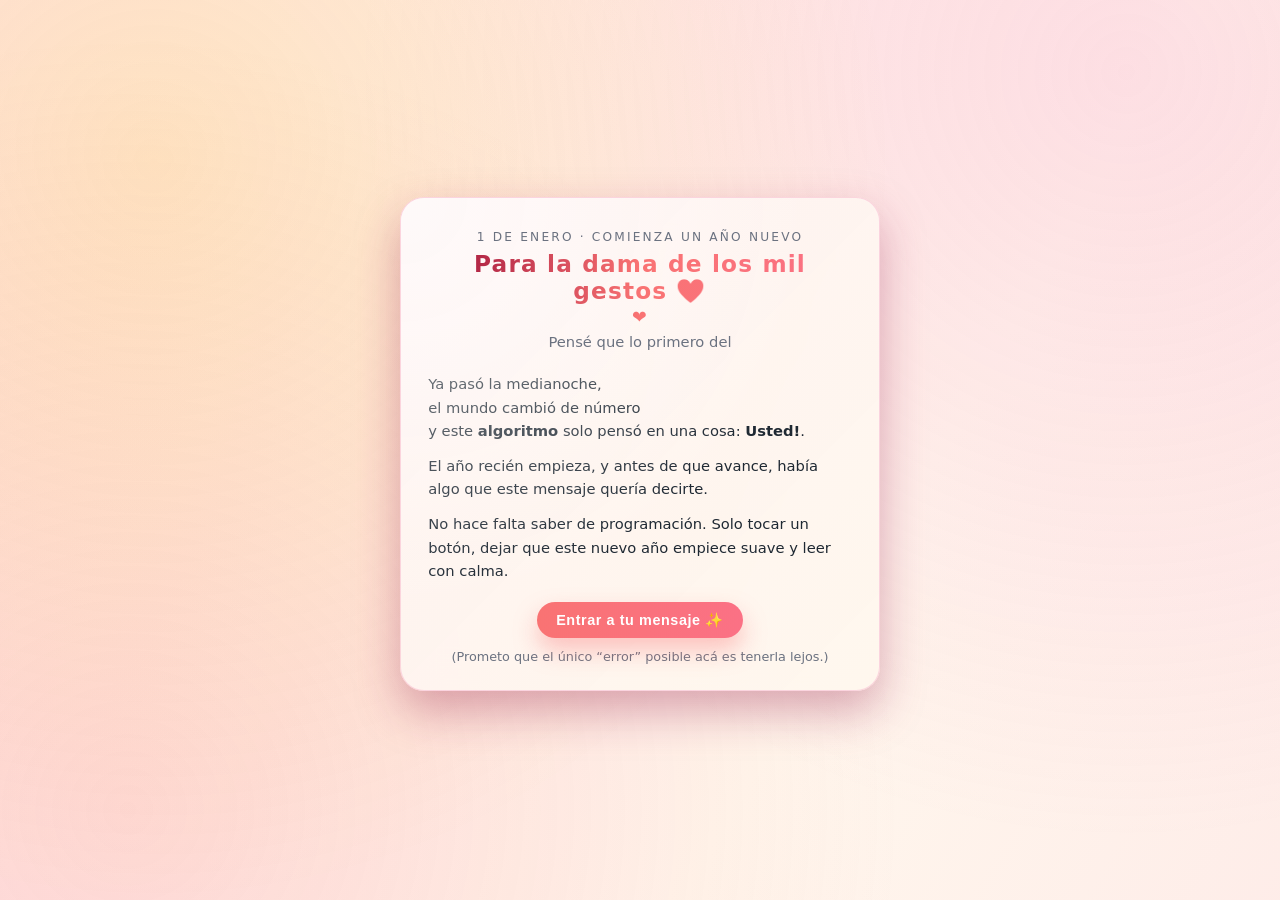
==== commit 6a0f5cd2: "Update index.html" ====
--- a/index.html
+++ b/index.html
@@ -58,7 +58,7 @@
 
         <p class="welcome-note">
           (Prometo que el único “error” posible acá  
-          es no decirte lo que siento.)
+          es tenerla lejos.)
         </p>
       </footer>
     </section>
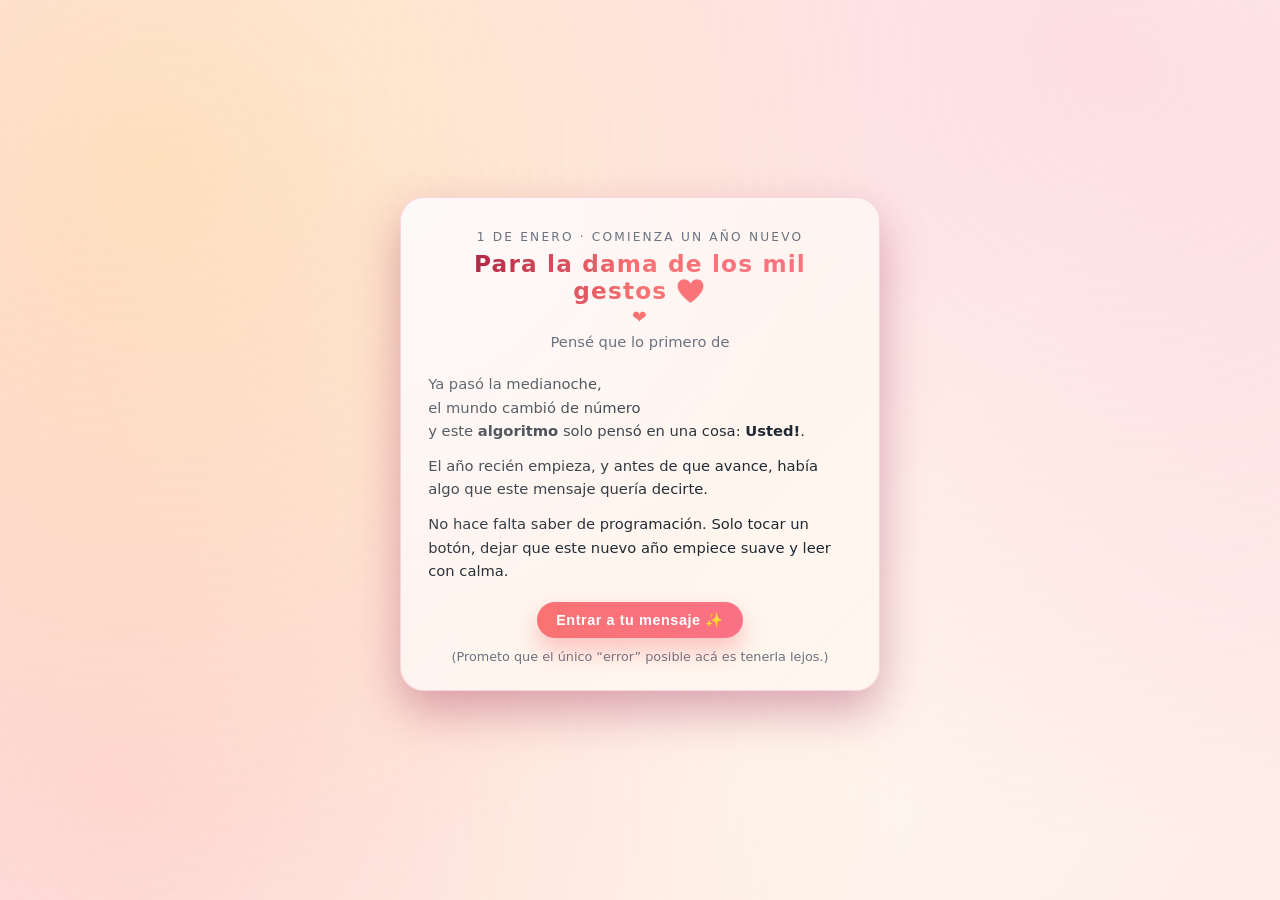
==== commit 051967c8: "Update index.html" ====
--- a/index.html
+++ b/index.html
@@ -72,7 +72,7 @@
           <span class="title-heart">❤</span>
         </h2>
         <p class="subtitle">
-          Tocá el sobre, abrí la carta y dejamos que este año se despida bien.
+          Tocá el sobre, abrí la carta… y que este nuevo año empiece con el latido correcto.
         </p>
       </header>
 
@@ -185,6 +185,11 @@
             <span class="year-number" id="yearNumber"></span>
           </div>
         </div>
+        <!-- FOTO FINAL DE USTEDES -->
+<div class="letter-photo-final">
+  <img src="nosotros.png" alt="Nosotros ❤️" />
+  <p class="photo-caption">Nosotros ✨</p>
+</div>
       </section>
     </section>
   </main>
@@ -192,3 +197,5 @@
   <script src="script.js"></script>
 </body>
 </html>
+
+
